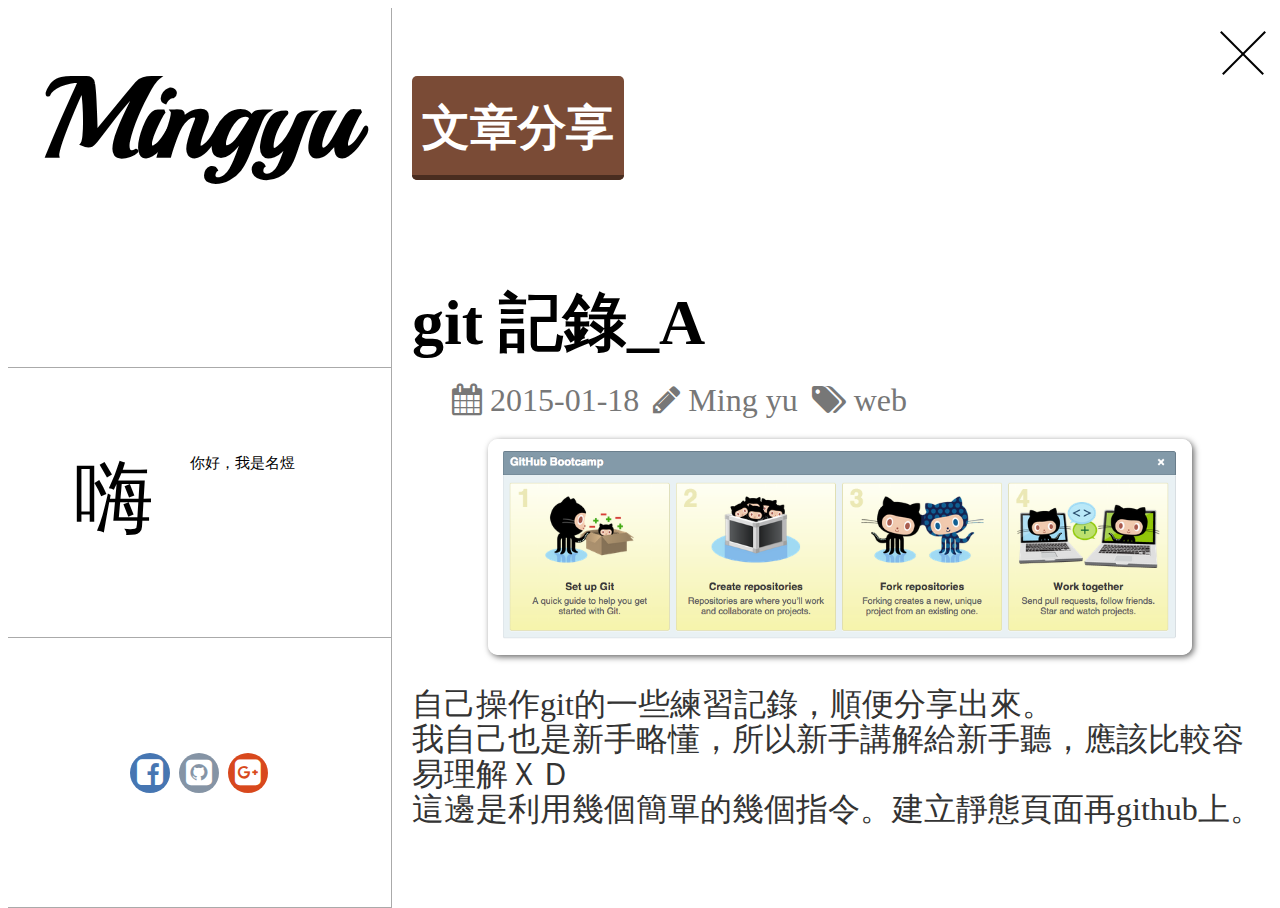
==== git_partA.html @ 561062f6 "git_partA" ====
<!DOCTYPE html>
<html lang="zh">
<head>
	<meta charset="UTF-8">
	<meta name="viewport" content="width=device-width,initial-scale=1.0,user-scalable=1">
	<title>I'm Tseng Mingyu - 網站作品</title>
	<link href="assets/styles/reset.css" media="screen" rel="stylesheet" />
	<link href='//fonts.googleapis.com/css?family=Playball' rel='stylesheet' type='text/css'>
	<link href="//maxcdn.bootstrapcdn.com/font-awesome/4.2.0/css/font-awesome.min.css" rel="stylesheet">
	<link href="assets/styles/index.css" rel="stylesheet">
	<link href="assets/styles/rwd.css" rel="stylesheet" />
	<script src="//ajax.googleapis.com/ajax/libs/jquery/1.11.2/jquery.min.js"></script>
	<script src="assets/javascript/index.js"></script>

    <meta name="description" content="這是有關我的個人網路履歷表！歡迎來參觀選購。多謝。感恩。"/>
    <meta name="keywords" content="Tseng Mingyu,web,ROR,Ruby on Rails">
    <meta property="og:title" content="I'm Tseng Mingyu - 網站作品"/>
	<meta property="og:type" content="website"/>
    <meta property="og:url" content="https://qazwsx9006.github.io/git_partA.html"/>
    <meta property="og:image:type" content="image/jpeg" />
	<meta property="og:image:width" content="400" />
	<meta property="og:image:height" content="300" />
    <meta property="og:image" content="https://qazwsx9006.github.io/assets/images/for_fb.jpg"/>
    <meta property="og:image" content="https://qazwsx9006.github.io/assets/images/tmy_big.jpg"/>
    <meta property="og:description" content="這是有關我的個人網路履歷表！歡迎來參觀選購。多謝。感恩。"/>
    <meta property="og:site_name" content="I'm Tseng Mingyu - 網站作品"/>
    <link rel="canonical" href="https://qazwsx9006.github.io/git_partA.html"/>

</head>
<body>
	<div class="my_info my_info2">
		<section class="info">
			<div class="avatar">
				<img src="assets/images/tmy.jpg" alt="">
			</div>
			<h2>Mingyu</h2>
			<ul class="tech">
				<li>Front-End Developer</li>
				<li>Web Desiginer</li>
				<li>Ruby on Rails Developer</li>
			</ul>
		</section>
		<section class="say_something">
			<div>
				<span class="hi">嗨</span>
				<span class="msg say" data-msg="你好，我是名煜。是個前後端工程師。目前主要以 Ruby on Rails做網站開發。平常興趣是上網、享受美食、在家發懶。也會參與研討會，社群。" data-speed="100">
				</span>
			</div>
		</section>
		<section class="social">
			<div class="box">
				<div class="fb-like" data-href="http://qazwsx9006.github.io/" data-layout="box_count" data-action="like" data-show-faces="true" data-share="false"></div>
				<a class="fb_a" href="https://www.facebook.com/qazwsx9006"><i class="fa fa-facebook-square"></i></a>
				<a class="gh_a" href="https://github.com/qazwsx9006"><i class="fa fa-github-square"></i></a>
				<a class="google_a" href="javascript:;"><i class="fa fa-google-plus-square"></i></a>
			</div>
		</section>
	</div>
	<article class="blog">
		<h3>文章分享</h3>
		<a href="/" class="close"></a>
		<h4>git 記錄_A</h4>
		<ul class="articleInfo">
			<li><i class="fa fa-calendar"></i> 2015-01-18</li>
			<li><i class="fa fa-pencil"></i> Ming yu</li>
			<li><i class="fa fa-tags"></i> web</li>
		</ul>
		<section class="web">
			<div class="blog_pics">
				<img src="assets/images/git/git_a_0.png" alt="">
			</div>
			<p>
				自己操作git的一些練習記錄，順便分享出來。<br/>
				我自己也是新手略懂，所以新手講解給新手聽，應該比較容易理解ＸＤ<br/>
				這邊是利用幾個簡單的幾個指令。建立靜態頁面再github上。<br/>
			</p>
			<br/>
			<p>
				首先你要有個<a href="https://github.com/" target="_blank">github</a>帳號。接著建立一個新的reposity。
			</p>
			<div class="blog_pics">
				<img src="assets/images/git/git_a_1.png" alt="">
			</div>
			<br/>

			<p>
				然後 Repository name 的欄位輸入 user_name.github.io (user_name為你的github帳號)。
			</p>
			<div class="blog_pics">
				<img src="assets/images/git/git_a_2.png" alt="">
			</div>
			<p>
				(以我為例: qazwsx9006.github.io ,然後因為我建立過了，所以下面都用user_name.github.io來代替)
			</p>
			<div class="blog_pics">
				<img src="assets/images/git/git_a_3.png" alt="">
			</div>	
			<p>
				建立完成後，會跳轉到此頁面。<br/>
				此頁面是github一些簡單的git指令教學。<br/>
				最上面藍底部分的路徑為你的reposity的網路位置。分為ssh & https。這邊先使用https(ssh是比較安全得傳輸協定，會生成key去要求權限，https則是輸入帳號密碼來驗證)<br/>其他先略過ＸＤ
			</p>
			<div class="blog_pics">
				<img src="assets/images/git/git_a_4.png" alt="">
			</div>	
			<p>
				接著打開你的command line 視窗，並輸入[ git --version ]檢查是否已有安裝git<br/>
				(若無安裝，請先去安裝吧～)
			</p>
			<div class="blog_pics">
				<img src="assets/images/git/git_a_5.png" alt="">
			</div>	
			<p>
				確定有安裝後，建立一個github資料夾後，並 cd 進該資料夾然後執行[ git clone https://github.com/qazwsx9006/user_name.github.io.git ]。<br/>
				接著輸入你的github帳號密碼。就會把該 reoisity資料夾下載到你的電腦，並且指向到 https://github.com/qazwsx9006/user_name.github.io.git。<br/>
				複製完後，我們就可以進入到你剛剛下載的資料夾(該資料夾名成為你的reposity名稱)。
				(這張圖片的警告提示為 你正在複製一個空的reposity 可以忽略～)
			</p>
			<div class="blog_pics">
				<img src="assets/images/git/git_a_6.png" alt="">
			</div>	
			<p>
				養成良好習慣的 [ git status ]<br/>
				[ git status ] 可以看當前分支git狀態（是否有新增，刪除，修改以及與遠端的分支是否同步...等狀態）。
				剛複製下來時，git status 會提示 nothing to commit 代表還沒有任何修改。<br/><br/>
				[ git remote -v ] 可以觀看目前有跟哪幾個遠端reposity連線。(當前我們只有跟自己創建的reposity連線)<br/>注意路徑前有個 origin 代表這個路徑的名稱。先記住。
			</p>
			<div class="blog_pics">
				<img src="assets/images/git/git_a_7.png" alt="">
			</div>	
			<p>
				接著我們在該資料夾建立一個index.html的檔案，並在裡面撰寫內容後儲存。
			</p>
			<div class="blog_pics">
				<img src="assets/images/git/git_a_8.png" alt="">
			</div>	
			<p>
				存檔後，我們在下一次 [ git status ]指令，會發現有些許不同(注意紅色的字)。
				紅色的字代表有變更過的檔案。包含新增，修改，刪除..檔案。
			</p>
			<div class="blog_pics">
				<img src="assets/images/git/git_a_9.png" alt="">
			</div>	
			<p>
				接著我們下指令 [ git add index.html ]，告訴git我們要將這檔案現在狀態記錄下來<br/>
				輸入完後，在下一次[ git status ]，發現字變成綠色的了，代表git以把狀態記錄下來。
			</p>
			<div class="blog_pics">
				<img src="assets/images/git/git_a_10.png" alt="">
			</div>	
			<p>
				這時我們需要告訴git把當前記錄狀態做一個節點記錄(節點記錄只會記錄綠色的字的部分)<br/>
				指令 [ git commit -m '這邊輸入你看得懂的對當前改變的描述' ]
			</p>
			<p>
				再次輸入[ git status ]查看狀態。確認有無紅，綠色的字。(若有，確認是否要加入記錄節點)<br/>
			</p>
			<div class="blog_pics">
				<img src="assets/images/git/git_a_11.png" alt="">
			</div>	
			<p>
				修改完後，確認記錄節點都正確後，執行[ git push origin master]<br/>
				origin 就是剛剛 git remote -v 看到的結果，用origin 代表該遠端路徑。<br/>
				master 是預設分支(分支先不講解，就照著輸入master吧！)
			</p>
			<div class="blog_pics">
				<img src="assets/images/git/git_a_12.png" alt="">
			</div>	
			<p>
				上傳完成後，可以到你的github觀看你的內容是否被正確上傳了。
			</p>
			<div class="blog_pics">
				<img src="assets/images/git/git_a_13.png" alt="">
			</div>	
			<p>
				確認正確上傳後，在瀏覽器輸入 https://你的github帳號.github.io。就可以看看你剛剛上傳的靜態頁面了！！
			</p>
			<div class="blog_pics">
				<img src="assets/images/git/git_a_14.png" alt="">
			</div>	



			<p>
				以上就是如何在github創建自己的靜態頁面。並使用到幾個簡單指令。<br/>
				1. git clone respoity-url (將github上的專案複製下來)<br/>
				2. git --version (檢查git 版本)<br/>
				3. git status (查看當前git狀態)<br/>
				4. git remote -v (檢查與哪些遠端respoity連線)<br/>
				5. git add 檔案 (將檔案加入版本控管，並告訴git記錄當前檔案狀態)<br/>
				6. git commit -m '修改描述' (告訴git將目前所有add的檔案[綠色的字]做個節點記錄)<br/>
				7. git push 遠端 分支名稱 (將檔案同步推送到遠端的reposity)<br/>
				8. 完成個人github page!!<br/>
				<br/>
				下集待續...
			</p>
			<br/>
			<p>
				資料參考：<br/>
				<a href="https://help.github.com/articles/user-organization-and-project-pages/">https://help.github.com/articles/user-organization-and-project-pages/</a>	
			</p>
			<div class="fb-comments" data-href="https://qazwsx9006.github.io/git_partA.html" data-width="100%" data-numposts="5" data-colorscheme="light"></div>
		</section>
	</article>
	<script>
	$(function(){
		sayMsg();indexSlide();portfolio();rwd_index();
	})
	</script>
	<div id="fb-root"></div>
	<script>(function(d, s, id) {
	  var js, fjs = d.getElementsByTagName(s)[0];
	  if (d.getElementById(id)) return;
	  js = d.createElement(s); js.id = id;
	  js.src = "//connect.facebook.net/zh_TW/sdk.js#xfbml=1&version=v2.0";
	  fjs.parentNode.insertBefore(js, fjs);
	}(document, 'script', 'facebook-jssdk'));</script>
	<script>
	  (function(i,s,o,g,r,a,m){i['GoogleAnalyticsObject']=r;i[r]=i[r]||function(){
	  (i[r].q=i[r].q||[]).push(arguments)},i[r].l=1*new Date();a=s.createElement(o),
	  m=s.getElementsByTagName(o)[0];a.async=1;a.src=g;m.parentNode.insertBefore(a,m)
	  })(window,document,'script','//www.google-analytics.com/analytics.js','ga');

	  ga('create', 'UA-52133868-3', 'auto');
	  ga('send', 'pageview');

	</script>
</body>
</html>
---- assets/styles/index.css ----
html,body{
		width: 100%;
		height: 100%;
	}
	input.hidden{
		display: none;
	}
	.my_info{
		width: 30%;
		height: 100%;
		float: left;
		overflow-y:auto; 
		overflow-x:hidden; 
		position: relative;
		background: #fff;
	}
	.my_info section{
		height:30%;
		text-align: center;
		min-height: 200px;
		position: relative;
		border: 1px solid #aaa;
		border-width: 0 1px 1px 0;
		-webkit-box-sizing: border-box;
		-moz-box-sizing: border-box;
		-ms-box-sizing: border-box;
		-o-box-sizing: border-box;
		box-sizing: border-box;
	}
	.my_info section:first-child{
		height: 40%;
		min-height: 260px;
	}
	.my_info section:last-child{
		height:30%;
		min-height: 100px;
	}
	.my_info .avatar{
		display: inline-block;
		border-radius: 50%;
		overflow: hidden;
		margin-top: 10px;
	}
	.my_info h2{
		margin-top: 10px;
		font-size: 7rem;
		font-family: 'Playball', cursive;
	}
	.my_info .tech{
		margin-top: 15px;
		position: relative;
		font-size: 2rem;
	}
	.my_info .tech li{
		position: absolute;
		top: 0;
		left: 0;
		width: 100%;
		opacity: 0;
		-webkit-animation: Fade 12s linear infinite; 
	}
	.my_info .tech li:nth-child(1){
		 -webkit-animation-delay: .5s
	}
	.my_info .tech li:nth-child(2){
		 -webkit-animation-delay: 4.5s
	}
	.my_info .tech li:nth-child(3){
		 -webkit-animation-delay: 8.5s
	}

	.my_info .say_something:before{
		content: '';
		display: inline-block;
		width: 0;
		margin-left: -5px;
		height: 100%;
		background: #000;
		vertical-align: middle;
	}
	.say_something div{
		display: inline-block;
		width: 80%;
		max-width: 250px;
		vertical-align: middle;
	}
	.my_info .hi{
		float: left;
		font-size: 5rem;
		margin:-8px 7px 0 0;
	}
	.my_info .msg{
		font-size: 15px;
		line-height: 20px;	
	}

	.social:before{
		content: '';
		display: inline-block;
		width: 0;
		margin-left: -5px;
		height: 100%;
		background: #000;
		vertical-align: middle;
	}
	.social .box{
		display: inline-block;
		width: 95%;
	}
	.social a{
		margin-right: 5px;
		display: inline-block;
		vertical-align: middle;
		color: #fff;
		width: 40px;
		height: 40px;
		line-height: 40px;
		border-radius: 50%;
		font-size: 30px;
		text-decoration: none;
	}
	.fb-like{
		display: inline-block;
		vertical-align: bottom;
	}
	.social .fb_a{
		background: #4676b2;
	}
	.social .fb_a:hover{
		background: #719ac6;
	}
	.social .gh_a{
		background: #8594a5;
	}
	.social .gh_a:hover{
		background: #b5bfc6;
	}
	.social .google_a{
		background: #d8481d;
	}
	.social .google_a:hover{
		background: #d87b56;
	}

	@-webkit-keyframes Fade { 
	  0% { opacity:0;}
	  5% {opacity:1;}
	  25% {opacity: 1;}
	  32% {opacity: 0;}
	  100% {opacity:0;}
	}

	.profile{
		width: 70%;
		height: 100%;
		float: left;
		position: relative;
	}
	.profile section{
		width: 100%;
		height: 100%;
		position: absolute;
		top: 0;
		left: 0;
		overflow-x:hidden;
		overflow-y:auto;  
	}
	.profile .flag{
		height: 100%;
		width: 25%;
		float: left;
		cursor: pointer;
		background: #4da06a;
		position: relative;
	}
	.profile .flag:nth-child(2){
		background: #70a080;
	}
	.profile .flag:nth-child(3){
		background: #8bbe9a;
	}
	.profile .flag:nth-child(4){
		background: #9fbea9;
	}
	.profile .content{
		padding: 10px;
		-webkit-box-sizing: border-box;
		-moz-box-sizing: border-box;
		-ms-box-sizing: border-box;
		-o-box-sizing: border-box;
		box-sizing: border-box;
		position: absolute;
		top: 0;
		left: -110%;
		z-index: -1;
		opacity: 0;
		transition: left .5s, opacity .5s;
	}
	.profile .content.show{
		left: 0;
		opacity: 1;
		z-index: 0;
		transition: left .5s, opacity .5s, z-index .1s .5s ;
	}
	.profile h3{
		text-align: center;
		color: #fff;
		font-size: 4rem;
		padding: 30px;
	}
	.profile .content h3{
		color: #fff;
		display: inline-block;
		background: #7a4b36;
		border-radius: 5px;
		font-size: 3rem;
		padding: 20px 10px;
		position: relative;
		overflow: hidden;
	}
	.profile .content h3:after{
		content: '';
		background: #492d20;
		margin-top: 0;
		opacity: 1;
		height: 5px;
		position: absolute;
		left: 0;
		bottom: 0;
	}
	.profile .content .close{
		width: 60px;
		height: 60px;
		display: inline-block;
		position: absolute;
		top: 15px;
		right: 15px;
		text-align: center;
		cursor: pointer;
	}
	.profile .content .close:after,.profile .content .close:before{
		content: '';
		display: inline-block;
		height: 100%;
		width: 2px;
		background: #000;
		-ms-transform: rotate(0deg);
		-webkit-transform: rotate(0deg);
		-moz-transform: rotate(0deg);
		-o-transform: rotate(0deg);
		transform: rotate(0deg);
		transition: .3s ;
	}
	.profile .content .close.open:before{
		-ms-transform: rotate(135deg);
		-webkit-transform: rotate(135deg);
		-moz-transform: rotate(135deg);
		-o-transform: rotate(135deg);
		transform: rotate(135deg);
	}
	.profile .content .close.open:after{
		-ms-transform: rotate(-135deg);
		-webkit-transform: rotate(-135deg);
		-moz-transform: rotate(-135deg);
		-o-transform: rotate(-135deg);
		transform: rotate(-135deg);
	}

	


	.resume .menu{
		text-align: center;
		padding: 10px 10px 0 10px;
		background: #d8cdbb;
		margin-bottom: 10px;
	}
	.resume .menu li:hover,.resume .menu .active{
		background: #e64a3b;
	}
	.resume .menu li{
		display: inline-block;
		font-size: 2rem;
		background: rgba(39, 36, 37, 0.3);
		padding: 8px 10px;
		border-radius: 5px;
		margin-right: 10px;
		margin-bottom: 10px;
		cursor: pointer;
		color: #fff;
		transition:.3s;
		position: relative;
	}
	.resume .menu li:first-child:before{
		content: "{";
		display: inline-block;
		color: #3f3f3f;
		position: absolute;
		top: 0;
		right: 120%;
		font-size: 4rem;
	}
	.resume .menu li:last-child:after{
		content: "}";
		display: inline-block;
		color: #3f3f3f;
		position: absolute;
		top: 0;
		left: 120%;
		font-size: 4rem;
	}
	.profile .timeLineBox{
		position: relative;
	}
	.profile .timeLine{
		width: 100%;
		margin: 0 auto;
		position: absolute;
		left: 0;
		top: 0;
		/*display: none;*/
		transition:.3s;
	    -webkit-perspective: 1500px;
	    -moz-perspective: 1500px;
	    -ms-perspective: 1500px;
	    -o-perspective: 1500px;
	    perspective: 1500px;
	}
	.profile .timeLine.skillTree{
		-webkit-transform: rotateY(90deg);
		-moz-transform: rotateY(90deg);
		-ms-transform: rotateY(90deg);
		-o-transform: rotateY(90deg);
		transform: rotateY(90deg);
	}
	.profile .timeLine.life{
		-webkit-transform: rotateY(0deg);
		-moz-transform: rotateY(0deg);
		-ms-transform: rotateY(0deg);
		-o-transform: rotateY(0deg);
		transform: rotateY(0deg);
	}
	.profile .timeLine.skillTree.rotateY{
		-webkit-transform: rotateY(0deg);
		-moz-transform: rotateY(0deg);
		-ms-transform: rotateY(0deg);
		-o-transform: rotateY(0deg);
		transform: rotateY(0deg);
	}
	.profile .timeLine.life.rotateY{
		-webkit-transform: rotateY(-90deg);
		-moz-transform: rotateY(-90deg);
		-ms-transform: rotateY(-90deg);
		-o-transform: rotateY(-90deg);
		transform: rotateY(-90deg);
	}
	.profile .timeLine:before{
		content: '';
		display: block;
		position: absolute;
		width: 10px;
		margin-left: -5px;
		height: 100%;
		background: #333;
		top: 70px;
		left: 50%;
	}
	.timeLine .top_pic{
		width: 60px;
		height: 60px;
		border-radius: 50%;
		background: #fff;
		border: 5px solid #333;
		text-align: center;
		color: #333;
		line-height: 60px;
		font-size: 25px;
		/*margin-left: -30px;*/
		margin: 0 auto;
		box-shadow: inset 0 0 0 5px #fff,inset 0 0 0 8px #333;
		cursor: pointer;
		transition:.3s;
	}
	.timeLine .top_pic:hover{
		border-color: #a25525;
		box-shadow: inset 0 0 0 5px #fff,inset 0 0 0 8px #e3a86b;
	}
	.timeLine li:nth-child(n+2){
		width: 43%;
		margin-top: 30px;
		margin-left: 4%;
		padding: 10px;
		-webkit-box-sizing: border-box;
		-moz-box-sizing: border-box;
		-ms-box-sizing: border-box;
		-o-box-sizing: border-box;
		box-sizing: border-box;
	}
	.timeLine li:nth-child(n+2):before{
		content: '';
		display: inline-block;
		width: 30px;
		height: 30px;
		background: #333;
		border-radius: 50%;
		position: absolute;
		left: 50%;
		margin-left: -15px;
		box-shadow: inset 0 0 0 5px #333,inset 0 0 0 10px #fff;
		transition:.3s;
		cursor: pointer;
	}
	.timeLine li:nth-child(n+2):hover:before{
		background: #bf5628;
		box-shadow: inset 0 0 0 5px #bf5628,inset 0 0 0 10px #fff;
		-ms-transform: scale(1.3);
		-webkit-transform: scale(1.3);
		-moz-transform: scale(1.3);
		-o-transform: scale(1.3);
		transform: scale(1.3);
	}
	.timeLine li:nth-child(2n+2) h4{
		margin-left: 47%;
		/*width: 60%;*/
		position: absolute;
		font-size: 3rem;
		margin-top: -10px;
		cursor: default;
	}
	.timeLine li:nth-child(2n+2) h4:after{
		content: attr(data-msg);
		position: absolute;
		left: 0;
		top: 110%;
		font-size: 2rem;
		color: #666;
	}
	.timeLine li:nth-child(2n+2) p{
		text-align: right;
		font-size: 16px;
		line-height: 20px;
		background: #9abfa6;
		padding: 10px;
		border-radius: 10px;
		font-weight: 900;
		color: #333;
		position: relative;
		cursor: default;
	}
	.timeLine li:nth-child(2n+2) p:before{
		content: '';
		display: inline-block;
		width: 0;
		height: 0;
		position: absolute;
		left: 100%;
		border:15px solid #9abfa6;
		border-width: 5px 0 25px 20px ;
		border-color: transparent transparent transparent #9abfa6;
	}

	.timeLine li:nth-child(2n+3){
		margin-left: 53%;
	}
	.timeLine li:nth-child(2n+3) h4{
		width: 47%;
		position: absolute;
		font-size: 3rem;
		margin-top: -10px;
		left: 0;
		text-align: right;
		cursor: default;
	}
	.timeLine li:nth-child(2n+3) h4:after{
		content: attr(data-msg);
		position: absolute;
		right: 0;
		top: 110%;
		font-size: 2rem;
		color: #666;
	}
	.timeLine li:nth-child(2n+3) p{
		background: #9abfa6;
		padding: 10px;
		border-radius: 10px;
		font-size: 16px;
		line-height: 20px;
		font-weight: 900;
		color: #333;
		position: relative;
		cursor: default;
	}
	.timeLine li:nth-child(2n+3) p:before{
		content: '';
		display: inline-block;
		width: 0;
		height: 0;
		position: absolute;
		right: 100%;
		border:15px solid #9abfa6;
		border-width: 5px 20px 25px 0;
		border-color: transparent #9abfa6 transparent transparent;
	}
	.skillTree .top_pic{
		margin-bottom: 70px;
	}
	.skillTree li:nth-child(2n+2) h4{
		margin-left: 47%;
		position: absolute;
		font-size: 4rem;
		margin-top: 0px;
	}
	.skillTree li:nth-child(2n+3) h4{
		font-size: 4rem;
	}
	.skillTree li:nth-child(2n+2) .circle{
		text-align: right;
	}
	.skillTree li:nth-child(n+2) .circle > span{
		display: inline-block;
		background: #36211c;
		width: 40%;
		padding-top:40%;
		border-radius: 50%;
		position: relative;
		-webkit-transform: translateY(-50%);
		-moz-transform: translateY(-50%);
		-ms-transform: translateY(-50%);
		-o-transform: translateY(-50%);
		transform: translateY(-50%);
		box-shadow: inset 0 0 0 8px #cbb2a8; 
	}
	.skillTree li:nth-child(n+2) .circle span div{
		position: absolute;
		width: 50%;
		height: 100%;
		left: 0;
		top: 0;
		overflow: hidden;
	}
	.skillTree li:nth-child(2n+2) .circle span div div{

	}
	.skillTree li:nth-child(n+2) .circle span div.rightbox{
		left: 50%;
	}
	.skillTree li:nth-child(n+2) .circle span div div{
		width: 100%;
	    -ms-transform-origin: 0% 50%; 
	    -webkit-transform-origin: 0% 50%; 
	    -moz-transform-origin: 0% 50%; 
	    -o-transform-origin: 0% 50%; 
	    transform-origin: 0% 50%;
	    transition:2s linear;
	}
	.skillTree li:nth-child(n+2) .circle span div div.right{
	    -webkit-transform: rotate(-180deg);
	    -moz-transform: rotate(-180deg);
	    -ms-transform: rotate(-180deg);
	    -o-transform: rotate(-180deg);
	    transform: rotate(-180deg);
	}
	.skillTree li:nth-child(n+2) .circle span div div.left{
	    -ms-transform-origin: 100% 50%; 
	    -webkit-transform-origin: 100% 50%; 
	    -moz-transform-origin: 100% 50%; 
	    -o-transform-origin: 100% 50%; 
	    transform-origin: 100% 50%;
	    -webkit-transform: rotate(-180deg);
	    -moz-transform: rotate(-180deg);
	    -ms-transform: rotate(-180deg);
	    -o-transform: rotate(-180deg);
	    transform: rotate(-180deg);
	}
	.skillTree li:nth-child(n+2) .circle span div .circleLine{
		width: 200%;
		border:10px solid #e7573d;
		border-radius: 50%;
		-webkit-box-sizing: border-box;
		-moz-box-sizing: border-box;
		-ms-box-sizing: border-box;
		-o-box-sizing: border-box;
		box-sizing: border-box;
		position: absolute;
	}
	.skillTree li:nth-child(n+2) .circle span div.right .circleLine{
		left: -100%;
	}
	.skillTree li:nth-child(n+2) .circle span span{
		position: absolute;
		left: 50%;
		top: 50%;
		-webkit-transform:translate(-50%,-50%);
		-moz-transform:translate(-50%,-50%);
		-ms-transform:translate(-50%,-50%);
		-o-transform:translate(-50%,-50%);
		transform:translate(-50%,-50%);
		color: #fff;
		font-size: 2rem;
	}

	.portfolio .filter{
		text-align: center;
		padding: 10px 10px 0 10px;
		background: #d8cdbb;
	}
	.portfolio .filter li:hover,.portfolio .filter .active{
		background: #e64a3b;
	}
	.portfolio .filter li.picBtn:hover,.portfolio .filter .picBtn.active{
		background: #e6a382;
	}
	.portfolio .filter li.videoBtn:hover,.portfolio .filter .videoBtn.active{
		background: #91ccca;
	}
	.portfolio .filter li.webBtn:hover,.portfolio .filter .webBtn.active{
		background: #86e67d;
	}
	.portfolio .filter li{
		display: inline-block;
		font-size: 2rem;
		background: rgba(39, 36, 37, 0.3);
		padding: 8px 10px;
		border-radius: 5px;
		margin-right: 10px;
		margin-bottom: 10px;
		cursor: pointer;
		color: #fff;
		transition:.3s;
		position: relative;
	}
	.portfolio .filter li:first-child:before{
		content: "{";
		display: inline-block;
		color: #3f3f3f;
		position: absolute;
		top: 0;
		right: 120%;
		font-size: 4rem;
	}
	.portfolio .filter li:last-child:after{
		content: "}";
		display: inline-block;
		color: #3f3f3f;
		position: absolute;
		top: 0;
		left: 120%;
		font-size: 4rem;
	}
	.works{
		padding: 20px;
		/*text-align: justify;*/
	}
	/*.works:after {width: 100%; display: inline-block; content: "."; visibility: hidden}*/
	.works li{
		width: 250px;
		height: 300px;
		margin-bottom: 20px;
		display: inline-block;
		position: relative;
		cursor: pointer;
		overflow: hidden;
		transition:.3s;
		margin-right: 2%;
	}
	.works div{
		position: absolute;
		width: 100%;
		height: 100%;
		top: 0;
		left: 0;
	}
	.works .part2{
		text-align: center;
	}
	.works .part2 .photo{
		width: 100%;
		height: 0;
		padding-top: 100%;
		border-radius: 50%;
		/*border:5px solid #333;*/
		position: relative;
		/*background: #e64a3b;*/
		background: #e6d9d4;
		z-index: -1;
		transition:.3s;
		box-shadow:inset 0 0 0 5px #333;
	}
	.works .part2 .photo a{
		display: inline-block;
		position: absolute;
		top: 50%;
		left: 50%;
		border-radius: 50%;
		overflow: hidden;

		width: 85%;
		padding-top: 85%;
		border:3px solid #1f2a2c;
		margin-left: -109px;
		margin-top: -109px;
	}
	.works .part2 .photo a img{
		width: 100%;
		position: absolute;
		left: 0;
		top: 0;
	}
	.works .part2 h5{
		display: inline-block;
		color: #fff;
		width: 85%;
		padding: 10px 10px;
		margin-top: -100px;
		font-size: 2rem;
		font-weight: 900;
		background: #86ade6;
		border-radius: 10px 50% 10px 50% / 10px 90% 10px 90%;
		box-shadow: 6px 6px 8px #666;
		transition:.3s;
	}
	.works .part2 .readMore{
		display: inline-block;
		background: #c15e4c;
		color: #fff;
		text-decoration: none;
		padding: 5px;
		width: 60%;
		font-size: 2rem;
		margin-top: -8px;
		border-radius: 50% 10px 50% 10px / 90% 10px 90% 10px;
		opacity: 0;
		visibility: hidden;
  		transition:visibility 0s linear 0.5s,opacity 0.5s linear,background 0.5s linear,color 0.5s linear,border-radius 0.2s linear;
	}
	.works .part2 .readMore:hover{
		background: #c1a585;
		border-radius: 10px 50% 10px 50% / 10px 90% 10px 90%;
	}
	.works li:hover .readMore{
		opacity: 1;
		visibility: visible;
		transition-delay:0s;
	}
	.works li.pic:hover .part2 .photo{
		background: #e6916c;
	}
	.works li.video:hover .part2 .photo{
		background: #bbe6e2;
	}
	.works li.web:hover .part2 .photo{
		background: #bfe695;
	}
	.works li:hover .part2 h5{
		border-radius: 50% 10px 50% 10px / 90% 10px 90% 10px;
	}
	.works li.hide{
		-ms-transform: scale(0);
		-webkit-transform: scale(0);
		-moz-transform: scale(0);
		-o-transform: scale(0);
		transform: scale(0);
	}
	.works li.hide.none{
		width: 0;
		margin-bottom: 0;
		margin-right: 0;
	}


	.flag:hover h3,.flag:hover .fa{
		text-shadow:0 0 3px #fff; 
	}
	.profile h3:after{
		display: block;
		content:attr(data-eng);
		color: #fff;
		font-size: 2rem;
		width: 100%;
		margin-top: -20px;
		opacity: 0;
		transition:.3s;
	}
	.flag:hover h3:after{
		text-shadow:0 0 3px #fff; 
		margin-top: 10px;
		opacity: 1;
	}
	.flag .fa{
		position: absolute;
		width: 100%;
		bottom: 30px;
		text-align: center;
		font-size: 6rem;
		color: #fff;
	}
	.share .article{
		margin-top: 10px;
	}
	.share .article li{
		width: 30%;
		float: left;
		background:rgba(200,200,200,.3);
		border-radius: 5px;
		padding: 5px;
		-webkit-box-sizing: border-box;
		-moz-box-sizing: border-box;
		-ms-box-sizing: border-box;
		-o-box-sizing: border-box;
		box-sizing: border-box;
		text-align: center;
		box-shadow: 1px 1px 4px #999;
		margin: 0 2% 10px 0;
		transition:.5s;
	}
	.share .article li .photo{
		background: #489212;
		padding-top: 50%;
		overflow: hidden;
		position: relative;
		margin-bottom: 5px;
	}
	.share .article li a{
		text-decoration: none;
		display: block;
	}
	.share .article li > span{
		display: inline-block;
		width: 10%;
		padding-top: 10%;
		background: #fff;
		border-radius: 50%;
		box-shadow: inset 1px 1px 4px #999;
		margin-bottom: 5px;
	}
	.share .article li .photo img{
		position: absolute;
		top: 0;
		left: 0;
		bottom: 0;
		right:0;
		margin: auto;
		max-width:100%;
		/*max-height: 100%;*/
	}
	.share .article li h5{
		text-align: left;
		font-size: 2rem;
		font-weight: 900;
		color: #352d24;
	}
	.share .article li a span{
		display: block;
		text-align: right;
		margin: 5px 0;
		color: #999288;
	}
	.contact ul{
		background: #957498;
		margin-top: 10px;
	}
	.contact ul li{
		width: 50%;
		float: left;
		padding: 5px;
		-webkit-box-sizing: border-box;
		-moz-box-sizing: border-box;
		-ms-box-sizing: border-box;
		-o-box-sizing: border-box;
		box-sizing: border-box;
	}
	.contact ul h5{
		font-size: 3rem;
		background: #508d43;
		display: inline-block;
		padding: 5px 10px; 
		color: #fff;
		position: relative;
		margin-bottom: 10px;
		border-radius: 3px;
	}
	.contact ul h5:before{
		content: '';
		display: inline-block;
		border:10px solid #123;
		position: absolute;
		top: 100%;
		left: 2px;
		border-color: #274620 #274620 transparent transparent;
	}

	#map-canvas{
		width:100%;
		height: 350px;
		border: 3px solid #fff;
		border-radius: 5px;
		box-shadow: 1px 1px 4px #666;
		-webkit-box-sizing: border-box;
		-moz-box-sizing: border-box;
		-ms-box-sizing: border-box;
		-o-box-sizing: border-box;
		box-sizing: border-box;
		margin-top: 10px;
	}
	.contact .form input,.contact .form textarea{
		width: 80%;
		padding: 10px 5px;
		margin-top: 10px;
		border-radius:5px;
		border:1px solid #ccc; 
		transition:.3s;
		font-weight: 900;
	}
	.contact .form input:focus,.contact .form textarea:focus{
		border-color: #5a9c4a;
		box-shadow: 0 0 4px #5a9c4a;
	}
	.contact .form input.err,.contact .form textarea.err{
		border-color: #a72a22;
		box-shadow: 0 0 4px #a72a22;
	}
	.contact .form #submit{
		width: 80%;
		max-width: 150px;
		cursor: pointer;
		background: #cecece;
		color: #666;
		font-size: 15px;
	}
	.contact .form #submit.submit:hover{
		background: #437637;
		color: #fff;
	}
	.contact .form #submit:focus{
		border:none;
	}



/*blog*/
.blog{
	width: 70%;
	height: 100%;
	float: left;
	position: relative;
	padding: 20px;
	-webkit-box-sizing: border-box;
	-moz-box-sizing: border-box;
	-ms-box-sizing: border-box;
	-o-box-sizing: border-box;
	box-sizing: border-box;
	overflow-y:auto; 
}
.blog h3{
	color: #fff;
	display: inline-block;
	background: #7a4b36;
	border-radius: 5px;
	font-size: 3rem;
	padding: 20px 10px;
	overflow: hidden;
	position: relative;
	margin-bottom: 10px;
}
.blog h3:after{
	content: '';
	background: #492d20;
	margin-top: 0;
	opacity: 1;
	height: 5px;
	width: 100%;
	position: absolute;
	left: 0;
	bottom: 0;
}
.blog h4{
	font-size: 4rem;
	font-weight: 900;
	margin-bottom: 6px;
}
.blog .articleInfo li{
	display: inline-block;
	margin-right: 10px;
	font-size: 2rem;
	color:#777;
}
.blog section p{
	font-size: 2rem;
	color: #333;
	line-height: 35px;

}
.blog section .blog_pics{
	width: 80%;
	margin: 20px auto;
	border: 10px solid #fff;
	border-radius: 10px;
	box-shadow: 2px 2px 6px #666;
}
.blog section .blog_pics img{
	width: 100%;
}
.blog section .blog_pics.groups{
	width: 35%;
	transition:.3s;
}
.blog section .blog_pics.groups:hover{
	width: 100%;
}
.blog iframe{
	display: block;
	margin:15px auto;
}

.blog .close{
	width: 60px;
	height: 60px;
	display: inline-block;
	position: absolute;
	top: 15px;
	right: 15px;
	text-align: center;
	cursor: pointer;
}
.blog .close:after,.blog .close:before{
	content: '';
	display: inline-block;
	height: 100%;
	width: 2px;
	background: #000;
	-ms-transform: rotate(45deg);
	-webkit-transform: rotate(45deg);
	-moz-transform: rotate(45deg);
	-o-transform: rotate(45deg);
	transform: rotate(45deg);
}
.blog .close:before{
	content: '';
	display: inline-block;
	height: 100%;
	width: 2px;
	background: #000;
	-ms-transform: rotate(-45deg);
	-webkit-transform: rotate(-45deg);
	-moz-transform: rotate(-45deg);
	-o-transform: rotate(-45deg);
	transform: rotate(-45deg);
}
/**/


/*share*/
.share .description{
	text-align: center;
	padding: 10px;
	background: #d8cdbb;
	font-size: 2rem;
}
/**/
---- assets/styles/rwd.css ----
@media screen and (min-width: 750px) and (max-width: 1024px){
	.profile .flag{
		height: 50%;
		width: 50%;
	}
}
@media screen and (min-width: 160px) and (max-width: 420px){
	.profile .flag{
		height: 25%;
		width: 100%;
		font-weight: 900;
	}
	.profile .flag .fa{
		opacity: .2;
	}
}
@media screen and (min-width: 160px) and (max-width: 570px){
	.share .article li{
		width: 100%;
		text-align: left;
		position: relative;
	}
	.share .article li > span{
		display: none;
	}
	.share .article li .photo{
		display: inline-block;
		width: 30%;
		padding-top: 30%;
		overflow: hidden;
		position: relative;
		margin-bottom: 5px;
		vertical-align: middle;
	}
	.share .article li h5{
		text-align: left;
		font-size: 3rem;
		display: inline-block;
		width: 65%;
		vertical-align: middle;
		margin-left: 5px;
	}
	.share .article li a span{
		position: absolute;
		bottom:0;
		right:10px;
		font-size: 2rem;
	}
}

@media screen and (min-width: 160px) and (max-width: 750px){
	.my_info{
		width: 100%;
		height: 260px;
		overflow-y: hidden;
		cursor:pointer;
		transition: .3s;
	}
	.my_info.my_info2{
		height: 130px;
		border-bottom: 1px solid #999;
	}
	.my_info.rwd_height{
		height: 100%;
		overflow-y: auto;
	}
	.my_info .info{
		height: 260px;
	}
	.profile,.blog{
		width: 100%;
		height: 80%;
		box-shadow: inset  0 0 10px #666;
	}
}
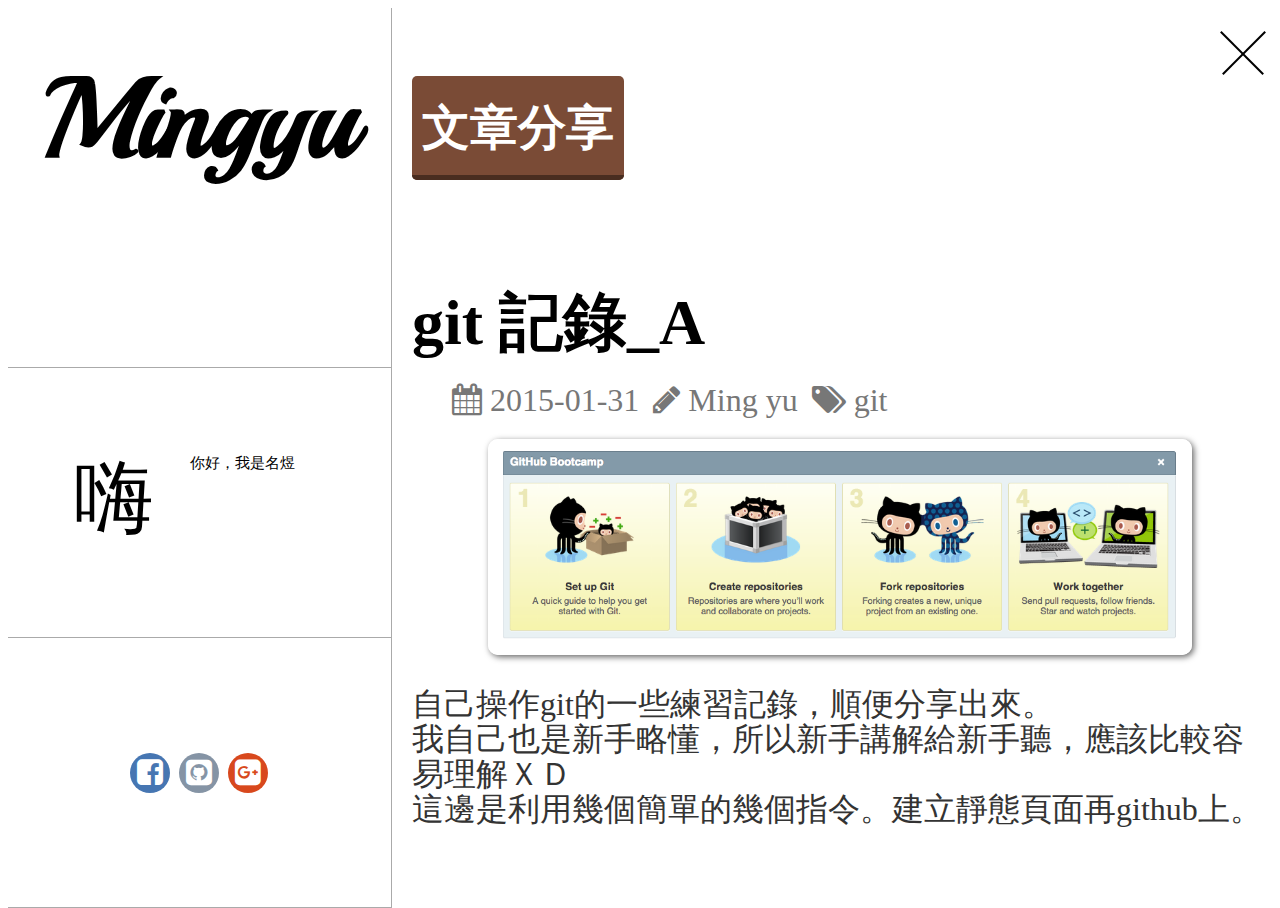
==== commit a69fe6ad: "git_partA list" ====
--- a/git_partA.html
+++ b/git_partA.html
@@ -61,9 +61,9 @@
 		<a href="/" class="close"></a>
 		<h4>git 記錄_A</h4>
 		<ul class="articleInfo">
-			<li><i class="fa fa-calendar"></i> 2015-01-18</li>
+			<li><i class="fa fa-calendar"></i> 2015-01-31</li>
 			<li><i class="fa fa-pencil"></i> Ming yu</li>
-			<li><i class="fa fa-tags"></i> web</li>
+			<li><i class="fa fa-tags"></i> git</li>
 		</ul>
 		<section class="web">
 			<div class="blog_pics">
